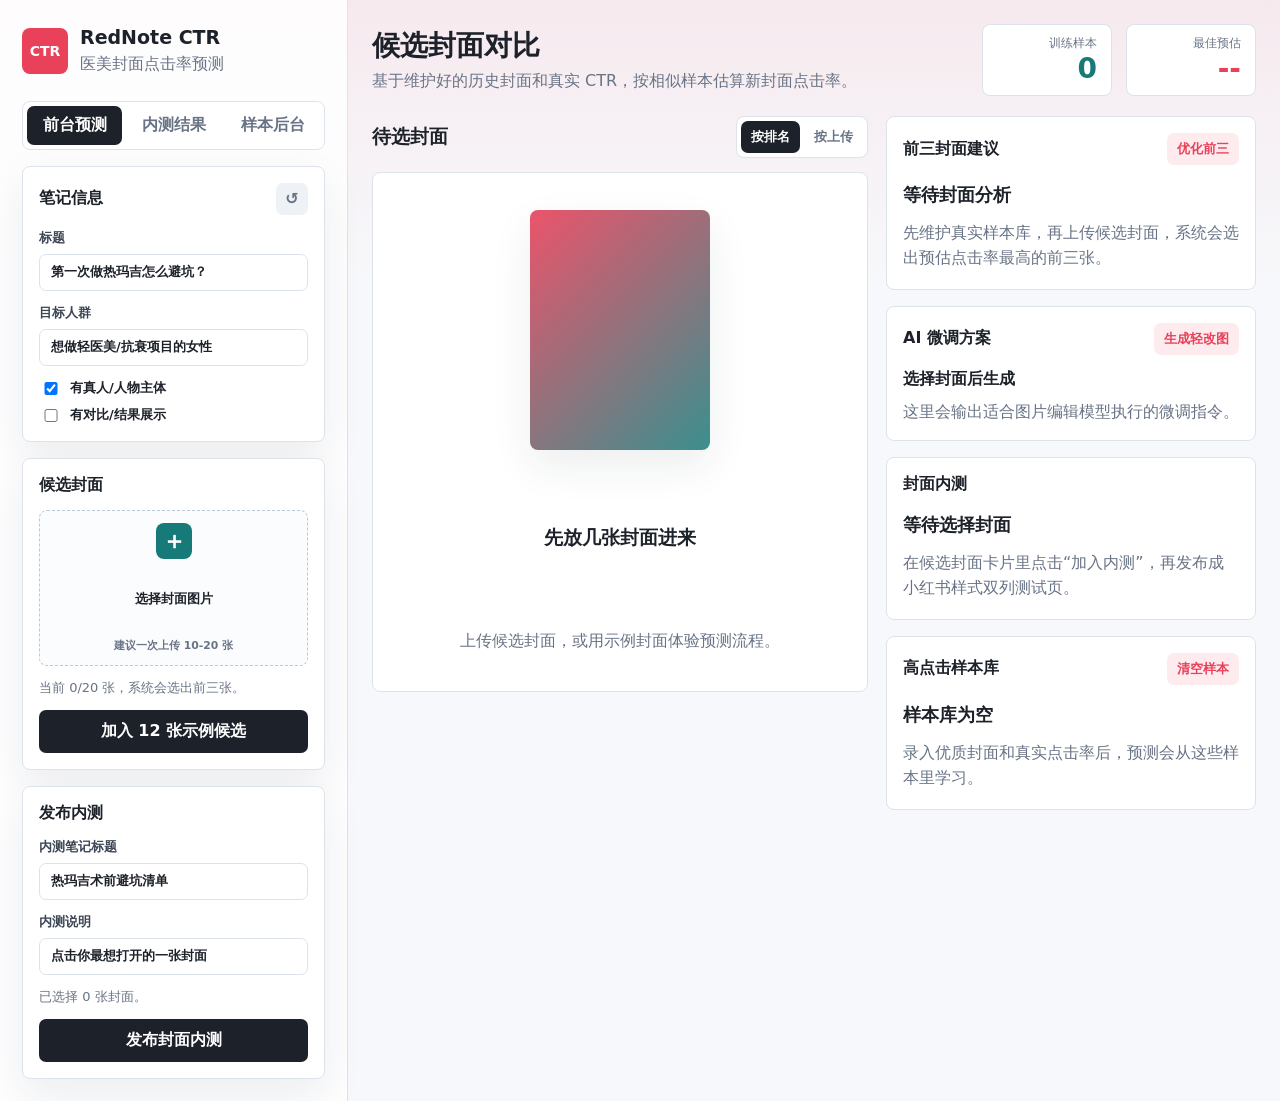
==== app/index.html @ b8d88eb4 "Initial RedNote CTR MVP" ====
<!doctype html>
<html lang="zh-CN">
  <head>
    <meta charset="UTF-8" />
    <meta name="viewport" content="width=device-width, initial-scale=1.0" />
    <title>RedNote CTR 封面预测工作台</title>
    <link rel="stylesheet" href="./styles.css" />
  </head>
  <body>
    <div class="app-shell">
      <aside class="sidebar">
        <div class="brand">
          <div class="brand-mark">CTR</div>
          <div>
            <h1>RedNote CTR</h1>
            <p>医美封面点击率预测</p>
          </div>
        </div>

        <nav class="mode-switch" aria-label="工作区切换">
          <button class="active" data-view="front" type="button">前台预测</button>
          <button data-view="test" type="button">内测结果</button>
          <button data-view="admin" type="button">样本后台</button>
        </nav>

        <section class="panel front-view">
          <div class="panel-title">
            <span>笔记信息</span>
            <button class="icon-button" id="resetBtn" title="重置候选封面" type="button">↺</button>
          </div>
          <label>
            标题
            <input id="titleInput" type="text" maxlength="44" value="第一次做热玛吉怎么避坑？" />
          </label>
          <label>
            目标人群
            <input id="audienceInput" type="text" maxlength="36" value="想做轻医美/抗衰项目的女性" />
          </label>
          <div class="toggles">
            <label class="check">
              <input id="hasFaceInput" type="checkbox" checked />
              有真人/人物主体
            </label>
            <label class="check">
              <input id="hasBeforeAfterInput" type="checkbox" />
              有对比/结果展示
            </label>
          </div>
        </section>

        <section class="panel front-view">
          <div class="panel-title">
            <span>候选封面</span>
          </div>
          <label class="drop-zone" for="coverInput">
            <input id="coverInput" type="file" accept="image/*" multiple />
            <span class="drop-icon">＋</span>
            <strong>选择封面图片</strong>
            <small>建议一次上传 10-20 张</small>
          </label>
          <p class="upload-note" id="uploadNote">当前 0/20 张，系统会选出前三张。</p>
          <button class="primary-button" id="addMockBtn" type="button">加入 12 张示例候选</button>
        </section>

        <section class="panel front-view">
          <div class="panel-title">
            <span>发布内测</span>
          </div>
          <label>
            内测笔记标题
            <input id="testTitleInput" type="text" maxlength="48" value="热玛吉术前避坑清单" />
          </label>
          <label>
            内测说明
            <input id="testDescInput" type="text" maxlength="70" value="点击你最想打开的一张封面" />
          </label>
          <p class="upload-note" id="selectedTestNote">已选择 0 张封面。</p>
          <button class="primary-button" id="publishTestBtn" type="button">发布封面内测</button>
        </section>

        <section class="panel admin-view hidden">
          <div class="panel-title">
            <span>项目离线样本</span>
          </div>
          <p class="upload-note">默认读取 <code>data/samples.csv</code>，图片从 <code>data/images/</code> 匹配。</p>
          <button class="primary-button" id="loadProjectSamplesBtn" type="button">加载项目样本表</button>
          <p class="status-text" id="projectImportStatus">等待加载本地样本。</p>
        </section>

        <section class="panel admin-view hidden">
          <div class="panel-title">
            <span>上传样本表</span>
          </div>
          <label class="drop-zone compact" for="sampleTableInput">
            <input id="sampleTableInput" type="file" accept=".csv,.tsv,.xlsx,.xls" />
            <span class="drop-icon">＋</span>
            <strong>上传 CSV/TSV</strong>
            <small>XLSX 嵌图留给后端阶段</small>
          </label>
          <p class="upload-note" id="tableImportStatus">字段：filename 或 cover_url、ctr、title、project。</p>
          <button class="secondary-button" id="importTableBtn" type="button">导入样本表</button>
          <button class="secondary-button" id="triggerLearningBtn" type="button">重新分析打标</button>
        </section>

        <section class="panel admin-view hidden">
          <div class="panel-title">
            <span>单条样本录入</span>
          </div>
          <label>
            样本标题
            <input id="sampleTitleInput" type="text" maxlength="44" value="热玛吉术前必问8件事" />
          </label>
          <label>
            医美项目
            <input id="sampleProjectInput" type="text" maxlength="28" value="热玛吉/抗衰" />
          </label>
          <label>
            真实点击率 %
            <input id="sampleCtrInput" type="number" min="0.1" max="60" step="0.1" value="9.8" />
          </label>
          <div class="toggles">
            <label class="check">
              <input id="sampleHasFaceInput" type="checkbox" checked />
              样本有人物主体
            </label>
            <label class="check">
              <input id="sampleHasBeforeAfterInput" type="checkbox" checked />
              样本有对比/结果展示
            </label>
          </div>
          <label class="drop-zone compact" for="sampleCoverInput">
            <input id="sampleCoverInput" type="file" accept="image/*" />
            <span class="drop-icon">＋</span>
            <strong>上传样本封面</strong>
            <small>录入真实 CTR 后成为训练样本</small>
          </label>
          <button class="secondary-button" id="addSampleBtn" type="button">加入样本库</button>
        </section>
      </aside>

      <main class="main front-view">
        <header class="topbar">
          <div>
            <h2>候选封面对比</h2>
            <p>基于维护好的历史封面和真实 CTR，按相似样本估算新封面点击率。</p>
          </div>
          <div class="score-strip">
            <div class="score-summary">
              <span>训练样本</span>
              <strong id="sampleCount">0</strong>
            </div>
            <div class="score-summary">
              <span>最佳预估</span>
              <strong id="bestCtr">--</strong>
            </div>
          </div>
        </header>

        <section class="workspace-grid">
          <div class="candidate-panel">
            <div class="section-heading">
              <h3>待选封面</h3>
              <div class="segmented" aria-label="排序方式">
                <button class="active" data-sort="score" type="button">按排名</button>
                <button data-sort="time" type="button">按上传</button>
              </div>
            </div>
            <div class="cover-grid" id="coverGrid"></div>
            <div class="empty-state" id="emptyState">
              <div class="empty-visual"></div>
              <h3>先放几张封面进来</h3>
              <p>上传候选封面，或用示例封面体验预测流程。</p>
            </div>
          </div>

          <aside class="insight-panel">
            <section class="panel tall">
              <div class="panel-title">
                <span>前三封面建议</span>
                <button class="text-button" id="optimizeTopBtn" type="button">优化前三</button>
              </div>
              <div id="recommendation" class="recommendation"></div>
            </section>

            <section class="panel tall">
              <div class="panel-title">
                <span>AI 微调方案</span>
                <button class="text-button" id="generateVariantsBtn" type="button">生成轻改图</button>
              </div>
              <div id="optimizationPanel" class="optimization-panel"></div>
            </section>

            <section class="panel tall">
              <div class="panel-title">
                <span>封面内测</span>
              </div>
              <div id="testPublishPanel" class="recommendation"></div>
            </section>

            <section class="panel tall">
              <div class="panel-title">
                <span>高点击样本库</span>
                <button class="text-button" id="clearSamplesBtn" type="button">清空样本</button>
              </div>
              <div class="library-list" id="libraryList"></div>
            </section>
          </aside>
        </section>
      </main>

      <main class="main test-view hidden">
        <header class="topbar">
          <div>
            <h2>封面内测结果</h2>
            <p>把候选封面发布成小红书样式双列信息流，收集曝光、点击和真实测试 CTR。</p>
          </div>
          <div class="score-strip">
            <div class="score-summary">
              <span>内测场次</span>
              <strong id="testCount">0</strong>
            </div>
          </div>
        </header>

        <section class="test-admin-grid">
          <section class="panel">
            <div class="panel-title">
              <span>已发布内测</span>
              <button class="text-button" id="clearTestsBtn" type="button">清空内测</button>
            </div>
            <div class="test-list" id="testList"></div>
          </section>
          <section class="panel">
            <div class="panel-title">
              <span>结果排行</span>
            </div>
            <div class="test-results" id="testResults"></div>
          </section>
        </section>
      </main>

      <main class="main admin-view hidden">
        <header class="topbar">
          <div>
            <h2>样本库后台</h2>
            <p>维护离线样本、真实点击率、识别标签和模型学习状态。</p>
          </div>
          <div class="score-strip">
            <div class="score-summary">
              <span>训练样本</span>
              <strong id="adminSampleCount">0</strong>
            </div>
          </div>
        </header>

        <section class="admin-grid">
          <section class="panel">
            <div class="panel-title">
              <span>学习分析状态</span>
            </div>
            <div class="recommendation" id="learningStatus">
              <strong>等待触发</strong>
              <p>导入样本后可以重新分析打标，系统会刷新视觉特征和自动标签。</p>
            </div>
          </section>

          <section class="panel">
            <div class="panel-title">
              <span>样本导入格式</span>
            </div>
            <div class="recommendation">
              <strong>离线 MVP 字段</strong>
              <p>最简字段只需要 <code>filename</code> 和 <code>ctr</code>。图片文件放在 <code>data/images/</code>，后续后端再支持 Excel 嵌图抽取。</p>
              <div class="prompt-box">filename,ctr,title,project,has_face,has_before_after</div>
            </div>
          </section>

          <section class="panel wide">
            <div class="panel-title">
              <span>训练样本库</span>
              <button class="text-button" id="adminClearSamplesBtn" type="button">清空样本</button>
            </div>
            <div class="library-list" id="adminLibraryList"></div>
          </section>
        </section>
      </main>
    </div>

    <template id="coverCardTemplate">
      <article class="cover-card">
        <div class="cover-rank"></div>
        <img alt="候选封面预览" />
        <div class="cover-body">
          <div class="cover-headline">
            <strong class="cover-name"></strong>
            <span class="ctr-value"></span>
          </div>
          <div class="meter">
            <span></span>
          </div>
          <dl class="metrics"></dl>
          <p class="reason"></p>
          <div class="cover-actions">
            <button class="secondary-button select-test-btn" type="button">加入内测</button>
            <button class="secondary-button generate-cover-btn" type="button">一键轻改</button>
          </div>
          <button class="secondary-button optimize-cover-btn" type="button">AI 微调方案</button>
        </div>
      </article>
    </template>

    <div class="public-test-page hidden" id="publicTestPage">
      <header class="public-header">
        <button class="text-button" id="backToAppBtn" type="button">返回工作台</button>
        <div>
          <strong id="publicTestTitle">封面内测</strong>
          <p id="publicTestDesc">点击你最想打开的一张封面</p>
        </div>
      </header>
      <main class="rednote-feed" id="publicFeed"></main>
      <div class="click-modal hidden" id="clickModal">
        <div class="click-modal-card">
          <button class="icon-button" id="closeClickModal" type="button">×</button>
          <img id="clickedCoverImage" alt="已点击封面" />
          <strong id="clickedCoverTitle"></strong>
          <p>这次点击已经记录到内测结果里。</p>
        </div>
      </div>
    </div>

    <script src="./app.js"></script>
  </body>
</html>
---- app/styles.css ----
:root {
  --ink: #1d2129;
  --muted: #687385;
  --line: #dde3ea;
  --paper: #f7f8fb;
  --panel: #ffffff;
  --rose: #e9415a;
  --teal: #157a78;
  --amber: #c87514;
  --blue: #2a66d9;
  --shadow: 0 16px 40px rgba(23, 33, 51, 0.08);
}

* {
  box-sizing: border-box;
}

body {
  margin: 0;
  min-height: 100vh;
  color: var(--ink);
  background: linear-gradient(180deg, rgba(233, 65, 90, 0.08), transparent 280px), var(--paper);
  font-family: Inter, ui-sans-serif, system-ui, -apple-system, BlinkMacSystemFont, "Segoe UI", sans-serif;
}

button,
input,
select {
  font: inherit;
}

button {
  cursor: pointer;
}

code {
  color: #3b4a62;
  background: #eef2f6;
  border-radius: 5px;
  padding: 1px 5px;
}

.app-shell {
  display: grid;
  grid-template-columns: 348px minmax(0, 1fr);
  min-height: 100vh;
}

.sidebar {
  display: flex;
  flex-direction: column;
  gap: 16px;
  padding: 22px;
  border-right: 1px solid var(--line);
  background: rgba(255, 255, 255, 0.86);
  backdrop-filter: blur(18px);
}

.brand {
  display: flex;
  align-items: center;
  gap: 12px;
  padding: 4px 0 8px;
}

.brand-mark {
  display: grid;
  width: 46px;
  height: 46px;
  place-items: center;
  border-radius: 8px;
  color: #fff;
  background: var(--rose);
  font-size: 14px;
  font-weight: 850;
}

.brand h1,
.topbar h2,
.section-heading h3,
.empty-state h3 {
  margin: 0;
  letter-spacing: 0;
}

.brand h1 {
  font-size: 19px;
}

.brand p,
.topbar p,
.empty-state p,
.recommendation p,
.reason,
.status-text {
  margin: 4px 0 0;
  color: var(--muted);
  line-height: 1.55;
}

.panel {
  border: 1px solid var(--line);
  border-radius: 8px;
  background: var(--panel);
  box-shadow: var(--shadow);
  padding: 16px;
}

.hidden {
  display: none !important;
}

.mode-switch {
  display: grid;
  grid-template-columns: repeat(3, minmax(0, 1fr));
  gap: 4px;
  padding: 4px;
  border: 1px solid var(--line);
  border-radius: 8px;
  background: #fff;
}

.mode-switch button,
.segmented button {
  border: 0;
  border-radius: 7px;
  color: var(--muted);
  background: transparent;
  font-weight: 760;
}

.mode-switch button {
  padding: 9px 10px;
}

.mode-switch button.active,
.segmented button.active {
  color: #fff;
  background: var(--ink);
}

.panel.tall {
  box-shadow: none;
}

.panel-title,
.section-heading,
.cover-headline,
.topbar,
.score-strip {
  display: flex;
  align-items: center;
  justify-content: space-between;
  gap: 14px;
}

.panel-title {
  margin-bottom: 14px;
  font-weight: 760;
}

label {
  display: grid;
  gap: 7px;
  margin: 0 0 13px;
  color: #3d4655;
  font-size: 13px;
  font-weight: 650;
}

input,
select {
  width: 100%;
  border: 1px solid var(--line);
  border-radius: 7px;
  color: var(--ink);
  background: #fff;
  padding: 10px 11px;
  outline: none;
}

input:focus,
select:focus {
  border-color: var(--blue);
  box-shadow: 0 0 0 3px rgba(42, 102, 217, 0.13);
}

.toggles {
  display: grid;
  gap: 8px;
  margin-top: 6px;
}

.check {
  display: flex;
  grid-template-columns: none;
  align-items: center;
  gap: 8px;
  margin: 0;
  color: var(--ink);
}

.check input {
  width: 16px;
}

.drop-zone {
  display: grid;
  place-items: center;
  min-height: 156px;
  margin: 0 0 12px;
  border: 1.5px dashed #bcc8d6;
  border-radius: 8px;
  color: var(--ink);
  background: #fbfcfe;
  text-align: center;
}

.drop-zone.compact {
  min-height: 128px;
  margin-top: 12px;
}

.drop-zone input {
  display: none;
}

.drop-icon {
  display: grid;
  width: 36px;
  height: 36px;
  place-items: center;
  border-radius: 8px;
  color: #fff;
  background: var(--teal);
  font-size: 24px;
  line-height: 1;
}

.drop-zone small,
.upload-note {
  color: var(--muted);
}

.upload-note,
.status-text {
  font-size: 13px;
}

.primary-button,
.secondary-button,
.text-button,
.icon-button {
  border: 0;
  border-radius: 7px;
}

.primary-button,
.secondary-button {
  width: 100%;
  padding: 11px 12px;
  font-weight: 760;
}

.primary-button {
  color: #fff;
  background: var(--ink);
}

.secondary-button {
  margin-top: 8px;
  color: var(--ink);
  background: #eef2f6;
}

.text-button {
  color: var(--rose);
  background: rgba(233, 65, 90, 0.1);
  padding: 7px 10px;
  font-size: 13px;
  font-weight: 720;
}

.icon-button {
  width: 32px;
  height: 32px;
  color: var(--muted);
  background: #eef2f6;
}

.primary-button:hover,
.secondary-button:hover,
.text-button:hover {
  filter: brightness(0.97);
}

.main {
  min-width: 0;
  padding: 24px;
}

.topbar {
  margin-bottom: 20px;
  flex-wrap: wrap;
}

.topbar h2 {
  font-size: 28px;
}

.score-strip {
  justify-content: flex-end;
}

.score-summary {
  min-width: 130px;
  border: 1px solid var(--line);
  border-radius: 8px;
  background: #fff;
  padding: 10px 14px;
  text-align: right;
}

.score-summary span {
  display: block;
  color: var(--muted);
  font-size: 12px;
}

.score-summary strong {
  color: var(--rose);
  font-size: 28px;
}

.score-summary:first-of-type strong {
  color: var(--teal);
}

.workspace-grid {
  display: grid;
  grid-template-columns: minmax(0, 1fr) 370px;
  gap: 18px;
  align-items: start;
}

.admin-grid {
  display: grid;
  grid-template-columns: repeat(2, minmax(0, 1fr));
  gap: 16px;
}

.test-admin-grid {
  display: grid;
  grid-template-columns: minmax(320px, 0.9fr) minmax(0, 1.1fr);
  gap: 16px;
  align-items: start;
}

.admin-grid .wide {
  grid-column: 1 / -1;
}

.candidate-panel {
  display: grid;
  min-width: 0;
  gap: 14px;
}

.insight-panel {
  display: grid;
  min-width: 0;
  gap: 16px;
  position: sticky;
  top: 18px;
}

.segmented {
  display: flex;
  gap: 4px;
  padding: 4px;
  border: 1px solid var(--line);
  border-radius: 8px;
  background: #fff;
}

.segmented button {
  padding: 7px 10px;
  font-size: 13px;
  font-weight: 700;
}

.cover-grid {
  display: grid;
  grid-template-columns: repeat(auto-fill, minmax(238px, 1fr));
  gap: 14px;
}

.cover-card {
  position: relative;
  overflow: hidden;
  border: 1px solid var(--line);
  border-radius: 8px;
  background: #fff;
  box-shadow: var(--shadow);
}

.cover-card.top-pick {
  border-color: rgba(233, 65, 90, 0.45);
  box-shadow: 0 18px 42px rgba(233, 65, 90, 0.12);
}

.cover-card.top-pick .cover-rank {
  background: var(--rose);
}

.cover-card.selected-test {
  border-color: rgba(21, 122, 120, 0.58);
  box-shadow: 0 18px 42px rgba(21, 122, 120, 0.13);
}

.cover-rank {
  position: absolute;
  z-index: 1;
  top: 10px;
  left: 10px;
  display: grid;
  width: 32px;
  height: 32px;
  place-items: center;
  border-radius: 8px;
  color: #fff;
  background: rgba(29, 33, 41, 0.82);
  font-weight: 820;
}

.cover-card img {
  display: block;
  width: 100%;
  aspect-ratio: 3 / 4;
  object-fit: cover;
  background: #eef2f6;
}

.cover-body {
  display: grid;
  gap: 10px;
  padding: 13px;
}

.cover-name {
  overflow: hidden;
  text-overflow: ellipsis;
  white-space: nowrap;
  font-size: 14px;
}

.ctr-value {
  color: var(--rose);
  font-size: 20px;
  font-weight: 820;
}

.meter {
  overflow: hidden;
  height: 8px;
  border-radius: 999px;
  background: #edf1f5;
}

.meter span {
  display: block;
  height: 100%;
  width: 0%;
  border-radius: inherit;
  background: linear-gradient(90deg, var(--teal), var(--rose));
}

.metrics {
  display: grid;
  grid-template-columns: repeat(2, minmax(0, 1fr));
  gap: 8px;
  margin: 0;
}

.metrics div {
  border-radius: 7px;
  background: #f5f7fa;
  padding: 8px;
}

.metrics dt {
  color: var(--muted);
  font-size: 11px;
}

.metrics dd {
  margin: 2px 0 0;
  font-weight: 760;
}

.reason {
  min-height: 44px;
  font-size: 13px;
}

.cover-actions {
  display: grid;
  grid-template-columns: repeat(2, minmax(0, 1fr));
  gap: 8px;
}

.cover-actions .secondary-button {
  margin-top: 0;
  padding: 9px 8px;
  font-size: 13px;
}

.empty-state {
  display: grid;
  min-height: 520px;
  place-items: center;
  border: 1px solid var(--line);
  border-radius: 8px;
  background: #fff;
  text-align: center;
}

.empty-visual {
  width: 180px;
  aspect-ratio: 3 / 4;
  border-radius: 8px;
  background:
    linear-gradient(135deg, rgba(233, 65, 90, 0.9), rgba(21, 122, 120, 0.84)),
    repeating-linear-gradient(0deg, transparent 0 18px, rgba(255, 255, 255, 0.18) 18px 20px);
  box-shadow: var(--shadow);
}

.recommendation,
.optimization-panel,
.library-list {
  display: grid;
  gap: 10px;
}

.recommendation {
  padding: 4px 0 2px;
}

.optimization-panel p {
  margin: 0;
  color: var(--muted);
  line-height: 1.55;
}

.optimization-list,
.similar-list {
  display: grid;
  gap: 10px;
  margin: 0;
  padding: 0;
  list-style: none;
}

.optimization-list li {
  border: 1px solid var(--line);
  border-radius: 8px;
  background: #fbfcfe;
  padding: 10px;
  line-height: 1.5;
}

.prompt-box {
  border-left: 3px solid var(--teal);
  background: #f0faf9;
  padding: 10px 12px;
  color: #244947;
  font-size: 13px;
  line-height: 1.55;
}

.recommendation strong {
  font-size: 18px;
}

.recommendation .callout {
  border-left: 3px solid var(--rose);
  background: #fff5f7;
  padding: 10px 12px;
  color: #55313a;
  line-height: 1.55;
}

.library-item {
  display: grid;
  grid-template-columns: 62px minmax(0, 1fr) auto 32px;
  gap: 10px;
  align-items: center;
  border: 1px solid var(--line);
  border-radius: 8px;
  padding: 8px;
}

.library-item img {
  width: 62px;
  aspect-ratio: 3 / 4;
  border-radius: 6px;
  object-fit: cover;
}

.library-item strong {
  display: block;
  overflow: hidden;
  text-overflow: ellipsis;
  white-space: nowrap;
  font-size: 13px;
}

.library-item span {
  color: var(--muted);
  font-size: 12px;
}

.library-score {
  color: var(--teal);
  font-weight: 820;
}

.similar-list li {
  display: flex;
  justify-content: space-between;
  gap: 10px;
  border-radius: 7px;
  background: #f5f7fa;
  padding: 8px 10px;
  color: #3d4655;
  font-size: 13px;
}

.confidence {
  display: inline-flex;
  align-items: center;
  width: fit-content;
  border-radius: 999px;
  background: rgba(21, 122, 120, 0.11);
  color: var(--teal);
  padding: 4px 9px;
  font-size: 12px;
  font-weight: 760;
}

.test-list,
.test-results {
  display: grid;
  gap: 12px;
}

.test-item {
  display: grid;
  grid-template-columns: minmax(0, 1fr) auto;
  gap: 12px;
  align-items: center;
  border: 1px solid var(--line);
  border-radius: 8px;
  background: #fff;
  padding: 12px;
}

.test-item strong,
.result-row strong {
  display: block;
}

.test-item span,
.result-row small {
  color: var(--muted);
  font-size: 12px;
}

.test-item-actions {
  display: flex;
  gap: 8px;
}

.test-item-actions .secondary-button {
  width: auto;
  margin: 0;
  white-space: nowrap;
}

.result-table {
  display: grid;
  gap: 8px;
  margin-top: 8px;
}

.result-row {
  display: grid;
  grid-template-columns: 28px 54px minmax(0, 1fr) auto;
  gap: 10px;
  align-items: center;
  border: 1px solid var(--line);
  border-radius: 8px;
  background: #fbfcfe;
  padding: 8px;
}

.result-row img {
  width: 54px;
  aspect-ratio: 3 / 4;
  border-radius: 6px;
  object-fit: cover;
}

.result-row b {
  color: var(--rose);
  font-size: 20px;
}

.public-test-page {
  min-height: 100vh;
  background: #f5f5f5;
}

.public-header {
  position: sticky;
  z-index: 3;
  top: 0;
  display: flex;
  align-items: center;
  gap: 14px;
  border-bottom: 1px solid #e7e7e7;
  background: rgba(255, 255, 255, 0.94);
  padding: 14px clamp(14px, 4vw, 36px);
  backdrop-filter: blur(14px);
}

.public-header strong {
  display: block;
  font-size: 18px;
}

.public-header p {
  margin: 2px 0 0;
  color: var(--muted);
}

.rednote-feed {
  display: grid;
  grid-template-columns: repeat(2, minmax(0, 1fr));
  gap: 14px;
  max-width: 820px;
  margin: 0 auto;
  padding: 18px clamp(12px, 3vw, 28px) 60px;
}

.rednote-card {
  overflow: hidden;
  border-radius: 8px;
  background: #fff;
  box-shadow: 0 10px 28px rgba(23, 33, 51, 0.08);
  cursor: pointer;
}

.rednote-card img {
  display: block;
  width: 100%;
  aspect-ratio: 3 / 4;
  object-fit: cover;
}

.rednote-card div {
  padding: 10px 11px 12px;
}

.rednote-card strong {
  display: block;
  overflow: hidden;
  text-overflow: ellipsis;
  white-space: nowrap;
}

.rednote-card p {
  margin: 5px 0 8px;
  color: #4d5664;
  font-size: 13px;
  line-height: 1.45;
}

.rednote-card span {
  color: var(--muted);
  font-size: 12px;
}

.click-modal {
  position: fixed;
  z-index: 10;
  inset: 0;
  display: grid;
  place-items: center;
  background: rgba(29, 33, 41, 0.42);
  padding: 18px;
}

.click-modal-card {
  position: relative;
  width: min(420px, 100%);
  border-radius: 8px;
  background: #fff;
  padding: 14px;
  box-shadow: 0 24px 70px rgba(23, 33, 51, 0.24);
}

.click-modal-card .icon-button {
  position: absolute;
  top: 10px;
  right: 10px;
}

.click-modal-card img {
  display: block;
  width: 100%;
  aspect-ratio: 3 / 4;
  border-radius: 8px;
  object-fit: cover;
}

.click-modal-card strong {
  display: block;
  margin-top: 12px;
  font-size: 18px;
}

.click-modal-card p {
  margin: 4px 0 0;
  color: var(--muted);
}

@media (max-width: 1080px) {
  .app-shell,
  .workspace-grid,
  .admin-grid,
  .test-admin-grid {
    grid-template-columns: 1fr;
  }

  .admin-grid .wide {
    grid-column: auto;
  }

  .sidebar {
    border-right: 0;
    border-bottom: 1px solid var(--line);
  }

  .insight-panel {
    position: static;
  }
}

@media (max-width: 620px) {
  .main,
  .sidebar {
    padding: 16px;
  }

  .topbar,
  .score-strip {
    align-items: flex-start;
    flex-direction: column;
  }

  .score-summary {
    width: 100%;
    text-align: left;
  }

  .cover-grid {
    grid-template-columns: 1fr;
  }

  .rednote-feed {
    gap: 10px;
  }

  .test-item {
    grid-template-columns: 1fr;
  }

  .test-item-actions {
    display: grid;
  }
}
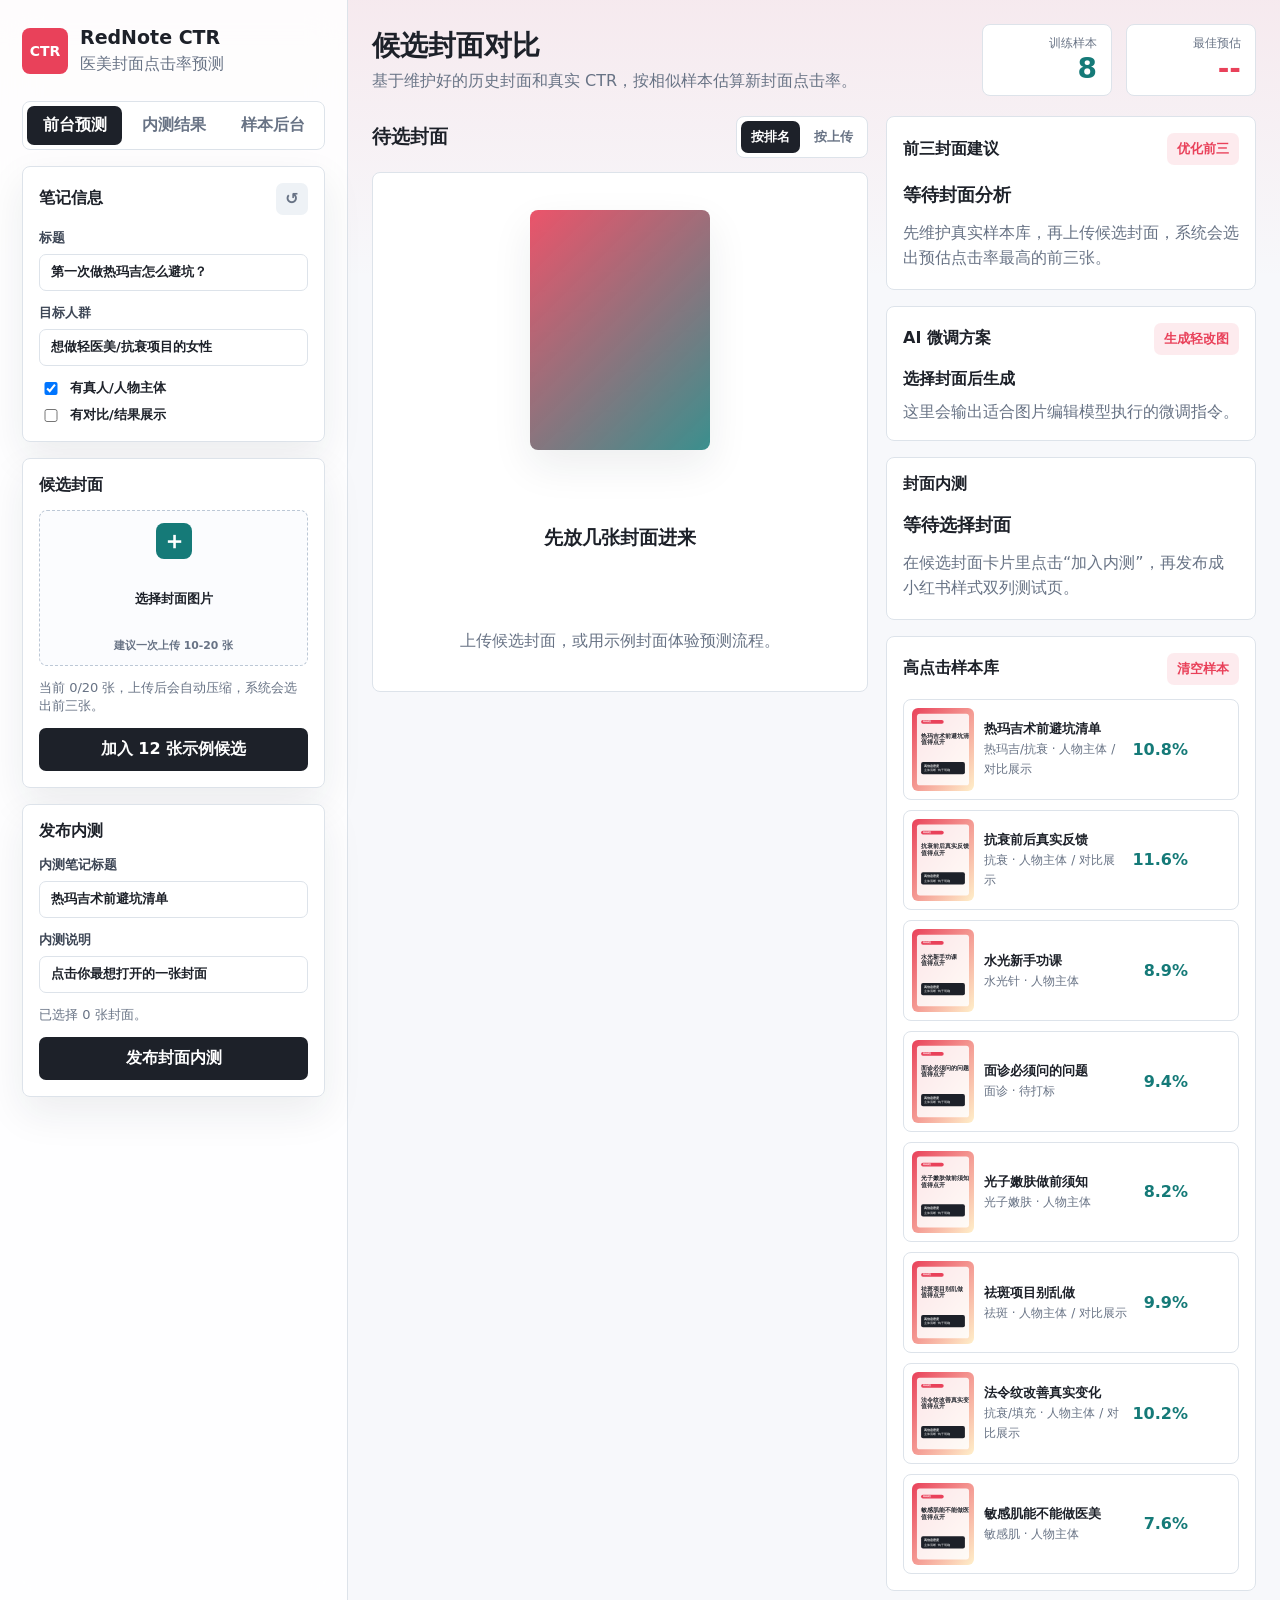
==== commit f8d6d19b: "Add offline CTR training model" ====
--- a/app/index.html
+++ b/app/index.html
@@ -84,7 +84,7 @@
           </div>
           <p class="upload-note">默认读取 <code>data/samples.csv</code>，图片从 <code>data/images/</code> 匹配。</p>
           <button class="primary-button" id="loadProjectSamplesBtn" type="button">加载项目样本表</button>
-          <p class="status-text" id="projectImportStatus">等待加载本地样本。</p>
+          <p class="status-text" id="projectImportStatus">线上默认使用已部署的离线模型；本地调试时可加载样本表覆盖。</p>
         </section>
 
         <section class="panel admin-view hidden">
@@ -259,8 +259,8 @@
               <span>学习分析状态</span>
             </div>
             <div class="recommendation" id="learningStatus">
-              <strong>等待触发</strong>
-              <p>导入样本后可以重新分析打标，系统会刷新视觉特征和自动标签。</p>
+              <strong>离线模型已接入</strong>
+              <p>更新真实样本后，在本地运行训练脚本生成模型文件，再部署到线上。</p>
             </div>
           </section>
 
@@ -270,7 +270,7 @@
             </div>
             <div class="recommendation">
               <strong>离线 MVP 字段</strong>
-              <p>最简字段只需要 <code>filename</code> 和 <code>ctr</code>。图片文件放在 <code>data/images/</code>，后续后端再支持 Excel 嵌图抽取。</p>
+              <p>最简字段只需要 <code>filename</code> 和 <code>ctr</code>。建议补充标题、项目、人物主体、前后对比；后续可把视觉模型提取的特征列写入 CSV。</p>
               <div class="prompt-box">filename,ctr,title,project,has_face,has_before_after</div>
             </div>
           </section>
@@ -328,6 +328,7 @@
       </div>
     </div>
 
+    <script src="./trained-model.js"></script>
     <script src="./app.js"></script>
   </body>
 </html>
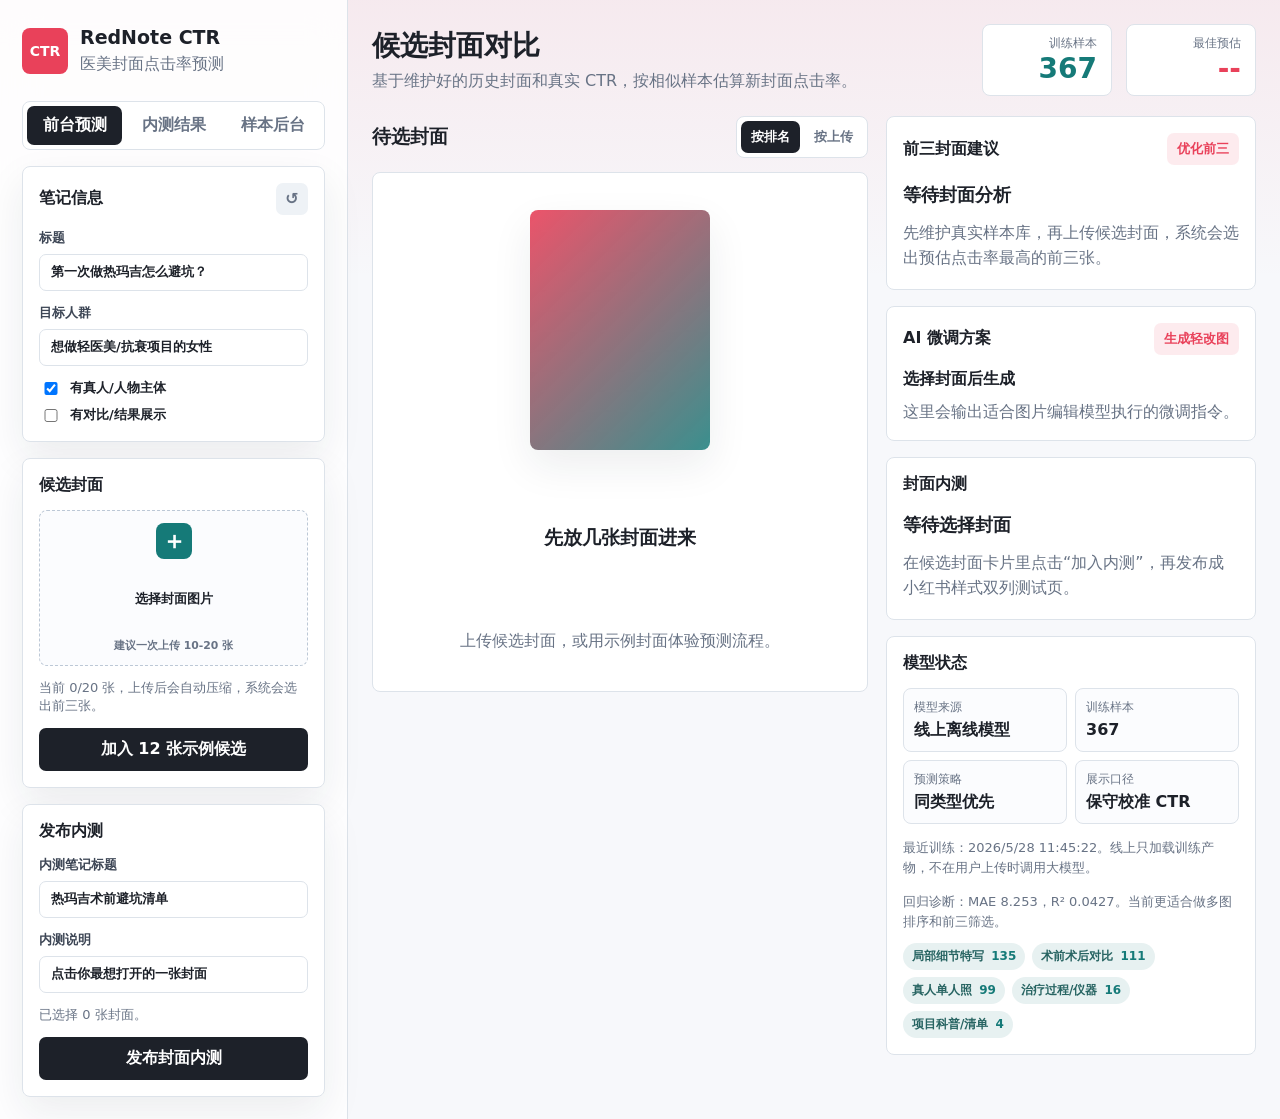
==== commit e3365a5a: "Prioritize same-type cover references" ====
--- a/app/index.html
+++ b/app/index.html
@@ -199,10 +199,9 @@
 
             <section class="panel tall">
               <div class="panel-title">
-                <span>高点击样本库</span>
-                <button class="text-button" id="clearSamplesBtn" type="button">清空样本</button>
-              </div>
-              <div class="library-list" id="libraryList"></div>
+                <span>模型状态</span>
+              </div>
+              <div class="model-status" id="modelStatus"></div>
             </section>
           </aside>
         </section>
@@ -277,10 +276,9 @@
 
           <section class="panel wide">
             <div class="panel-title">
-              <span>训练样本库</span>
-              <button class="text-button" id="adminClearSamplesBtn" type="button">清空样本</button>
-            </div>
-            <div class="library-list" id="adminLibraryList"></div>
+              <span>模型状态</span>
+            </div>
+            <div class="model-status" id="adminModelStatus"></div>
           </section>
         </section>
       </main>
--- a/app/styles.css
+++ b/app/styles.css
@@ -496,6 +496,9 @@
 .metrics dd {
   margin: 2px 0 0;
   font-weight: 760;
+  overflow: hidden;
+  text-overflow: ellipsis;
+  white-space: nowrap;
 }
 
 .reason {
@@ -537,7 +540,8 @@
 
 .recommendation,
 .optimization-panel,
-.library-list {
+.library-list,
+.model-status {
   display: grid;
   gap: 10px;
 }
@@ -588,6 +592,51 @@
   padding: 10px 12px;
   color: #55313a;
   line-height: 1.55;
+}
+
+.status-grid {
+  display: grid;
+  grid-template-columns: repeat(2, minmax(0, 1fr));
+  gap: 8px;
+}
+
+.status-grid div {
+  border: 1px solid var(--line);
+  border-radius: 8px;
+  background: #fbfcfe;
+  padding: 10px;
+}
+
+.status-grid span {
+  display: block;
+  color: var(--muted);
+  font-size: 12px;
+}
+
+.status-grid strong {
+  display: block;
+  margin-top: 4px;
+  font-size: 16px;
+}
+
+.type-list {
+  display: flex;
+  flex-wrap: wrap;
+  gap: 7px;
+}
+
+.type-list span {
+  border-radius: 999px;
+  background: rgba(21, 122, 120, 0.1);
+  color: #276462;
+  padding: 5px 9px;
+  font-size: 12px;
+  font-weight: 720;
+}
+
+.type-list b {
+  margin-left: 3px;
+  color: var(--teal);
 }
 
 .library-item {
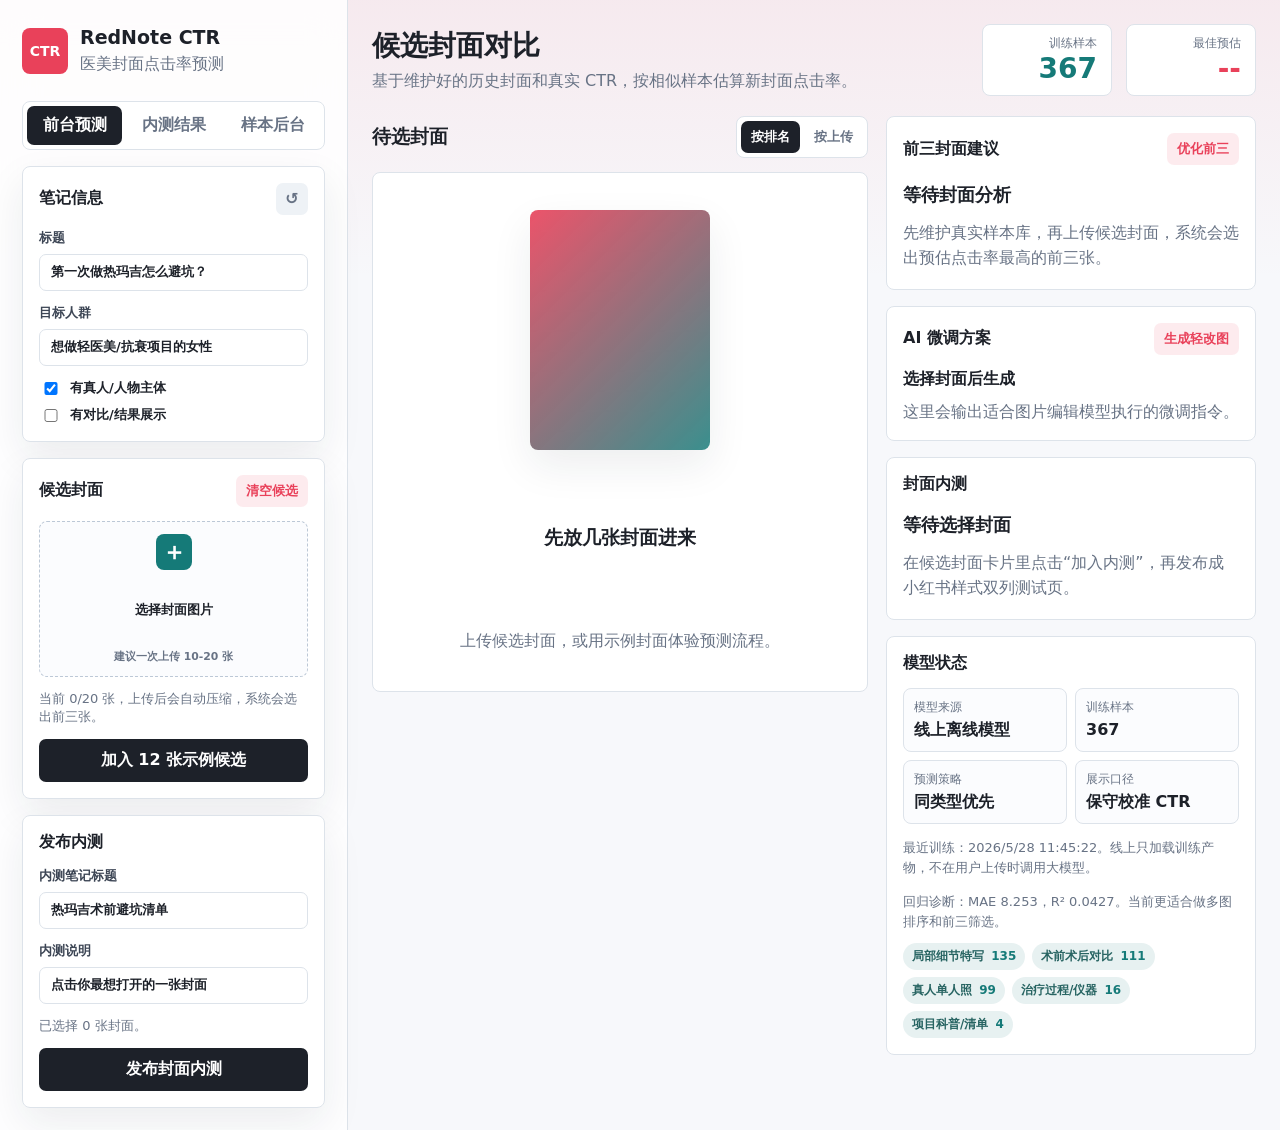
==== commit f51ee1c4: "Add clear candidate covers action" ====
--- a/app/index.html
+++ b/app/index.html
@@ -51,6 +51,7 @@
         <section class="panel front-view">
           <div class="panel-title">
             <span>候选封面</span>
+            <button class="text-button" id="clearCoversBtn" type="button">清空候选</button>
           </div>
           <label class="drop-zone" for="coverInput">
             <input id="coverInput" type="file" accept="image/*" multiple />
